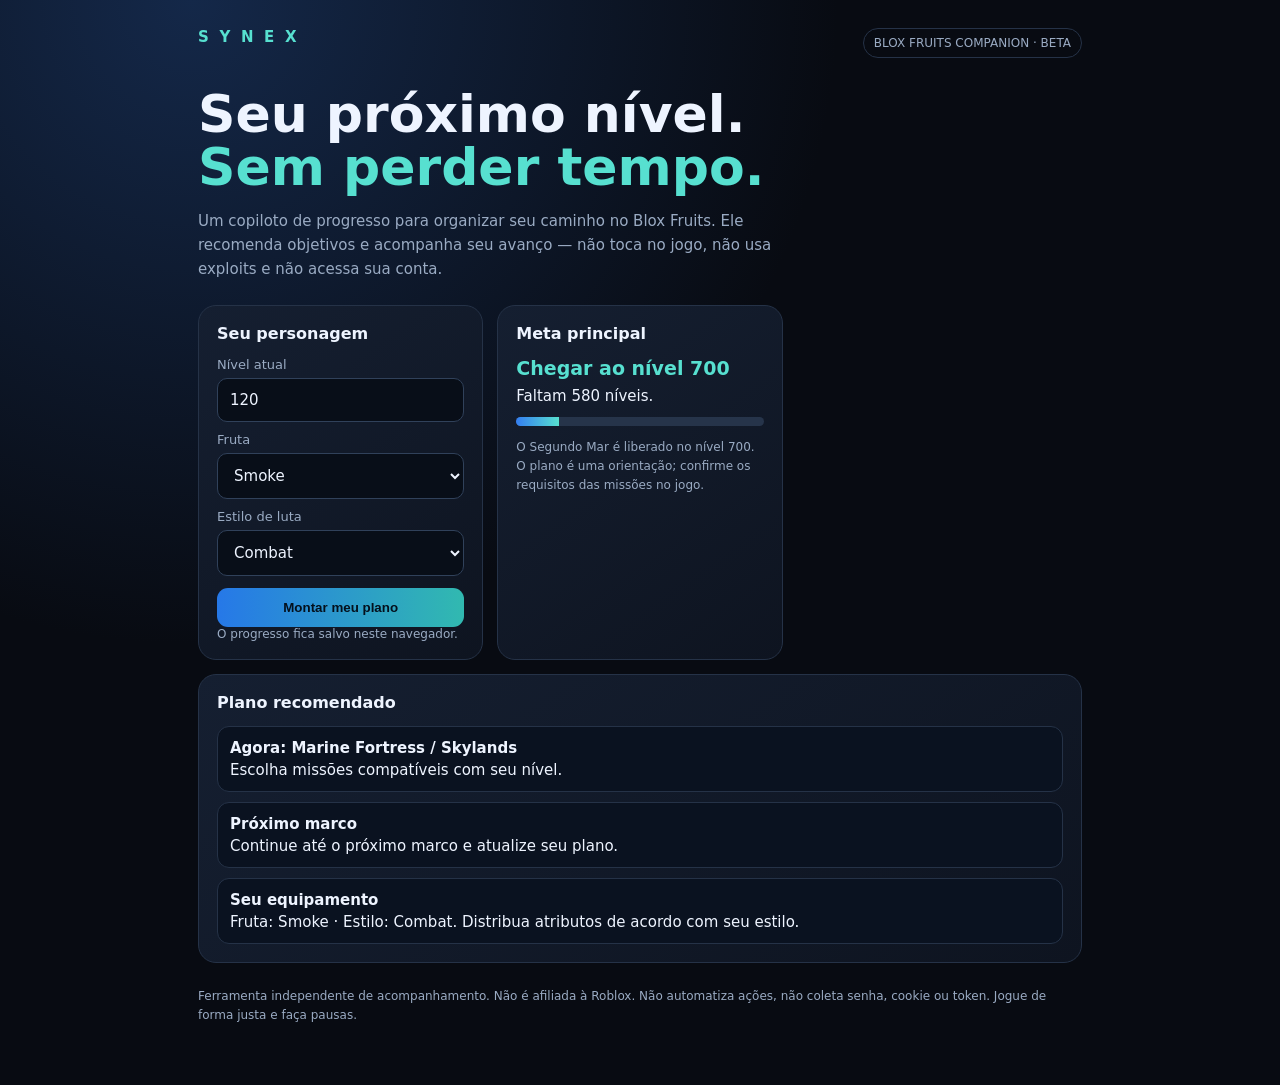
==== blox-fruits/index.html @ 7442272c "Publish SYNEX Blox Fruits companion page" ====
<!doctype html>
<html lang="pt-BR"><head><meta charset="utf-8"><meta name="viewport" content="width=device-width,initial-scale=1"><title>SYNEX • Blox Fruits Companion</title>
<style>
:root{color-scheme:dark;--bg:#080b12;--panel:#111827;--line:#253247;--text:#eef4ff;--muted:#9aabc3;--cyan:#57e0d0}*{box-sizing:border-box}body{margin:0;background:radial-gradient(ellipse at 15% 0%,#142849 0,transparent 42%),var(--bg);color:var(--text);font:15px system-ui,sans-serif}main{max-width:920px;margin:auto;padding:28px 18px 60px}.top{display:flex;justify-content:space-between;gap:12px;margin-bottom:30px}.brand{font-weight:800;letter-spacing:.18em;color:var(--cyan)}.tag{color:var(--muted);font-size:12px;border:1px solid var(--line);padding:7px 10px;border-radius:30px}h1{font-size:clamp(30px,6vw,52px);line-height:1.02;margin:0 0 12px}p{color:var(--muted);line-height:1.6}.hero{margin-bottom:24px}.hero p{max-width:620px}.grid{display:grid;grid-template-columns:repeat(auto-fit,minmax(240px,1fr));gap:14px}.card{background:linear-gradient(145deg,#151f31,#0e1420);border:1px solid var(--line);border-radius:18px;padding:18px}.card h2{font-size:16px;margin:0 0 14px}label{display:block;color:var(--muted);font-size:13px;margin:10px 0 6px}input,select{width:100%;background:#080e18;border:1px solid #30415a;color:var(--text);padding:12px;border-radius:10px;font:inherit}button{border:0;border-radius:11px;padding:12px 16px;background:linear-gradient(90deg,#2678e8,#31b9b0);color:#04101c;font-weight:800;cursor:pointer;margin-top:12px;width:100%}.result{font-size:19px;font-weight:750;margin:8px 0;color:var(--cyan)}.small{font-size:12px;color:var(--muted)}.route{display:grid;gap:10px}.step{padding:12px;border-radius:12px;background:#0a1220;border:1px solid var(--line)}.step b{display:block;margin-bottom:4px}.meter{height:9px;background:#26344a;border-radius:20px;overflow:hidden;margin-top:12px}.meter span{display:block;height:100%;background:linear-gradient(90deg,#347ef1,#57e0d0);width:0}footer{margin-top:24px;color:var(--muted);font-size:12px;line-height:1.6}
</style></head><body><main>
<div class="top"><div class="brand">S Y N E X</div><div class="tag">BLOX FRUITS COMPANION · BETA</div></div>
<section class="hero"><h1>Seu próximo nível.<br><span style="color:var(--cyan)">Sem perder tempo.</span></h1><p>Um copiloto de progresso para organizar seu caminho no Blox Fruits. Ele recomenda objetivos e acompanha seu avanço — não toca no jogo, não usa exploits e não acessa sua conta.</p></section>
<div class="grid">
<section class="card"><h2>Seu personagem</h2><label for="level">Nível atual</label><input id="level" type="number" min="1" max="700" value="120"><label for="fruit">Fruta</label><select id="fruit"><option>Smoke</option><option>Light</option><option>Flame</option><option>Ice</option><option>Outra</option></select><label for="style">Estilo de luta</label><select id="style"><option>Combat</option><option>Dark Step</option><option>Electric</option><option>Water Kung Fu</option><option>Outro</option></select><button id="plan">Montar meu plano</button><div class="small">O progresso fica salvo neste navegador.</div></section>
<section class="card"><h2>Meta principal</h2><div class="result" id="goal">Chegar ao nível 700</div><div id="remaining">Faltam 580 níveis.</div><div class="meter"><span id="bar"></span></div><p class="small">O Segundo Mar é liberado no nível 700. O plano é uma orientação; confirme os requisitos das missões no jogo.</p></section>
<section class="card" style="grid-column:1/-1"><h2>Plano recomendado</h2><div class="route" id="route"><div class="step"><b>Primeiro Mar</b>Informe seu nível e toque em “Montar meu plano”.</div></div></section>
</div><footer>Ferramenta independente de acompanhamento. Não é afiliada à Roblox. Não automatiza ações, não coleta senha, cookie ou token. Jogue de forma justa e faça pausas.</footer>
</main>
<script>
const $=id=>document.getElementById(id);
const routes=[{max:9,title:"Starter Island",task:"Complete as missões iniciais."},{max:19,title:"Jungle",task:"Faça as missões da Jungle."},{max:29,title:"Pirate Village",task:"Siga as missões da Pirate Village."},{max:59,title:"Desert",task:"Avance pelas missões do Desert."},{max:99,title:"Frozen Village",task:"Use as missões da Frozen Village."},{max:149,title:"Marine Fortress / Skylands",task:"Escolha missões compatíveis com seu nível."},{max:199,title:"Prison / Skylands",task:"Continue nas missões disponíveis."},{max:249,title:"Colosseum",task:"Faça as missões adequadas ao seu nível."},{max:299,title:"Magma Village",task:"Progrida nas missões de Magma Village."},{max:374,title:"Underwater City",task:"Avance pelas missões da Underwater City."},{max:449,title:"Upper Skylands",task:"Continue pelas missões das ilhas superiores."},{max:524,title:"Fountain City",task:"Complete as missões disponíveis."},{max:624,title:"First Sea — reta final",task:"Siga as missões de maior nível liberadas."},{max:699,title:"Preparação para o Segundo Mar",task:"Chegue ao nível 700 e confira os requisitos de acesso."},{max:700,title:"Segundo Mar desbloqueado",task:"No nível 700, procure o NPC indicado para iniciar o acesso ao Segundo Mar."}];
function render(){let n=Math.max(1,Math.min(700,Number($("level").value)||1));$("level").value=n;$("remaining").textContent=n>=700?"Meta alcançada! Você chegou ao nível 700.":"Faltam "+(700-n)+" níveis.";$("bar").style.width=(n/700*100)+"%";let r=routes.find(x=>n<=x.max)||routes[routes.length-1];$("route").innerHTML='<div class="step"><b>Agora: '+r.title+'</b>'+r.task+'</div><div class="step"><b>Próximo marco</b>'+(n<700?"Continue até o próximo marco e atualize seu plano.":"Você alcançou o marco do Segundo Mar.")+'</div><div class="step"><b>Seu equipamento</b>Fruta: '+$("fruit").value+' · Estilo: '+$("style").value+'. Distribua atributos de acordo com seu estilo.</div>';try{localStorage.setItem("synex-bf",JSON.stringify({level:n,fruit:$("fruit").value,style:$("style").value}))}catch(e){}}
try{let s=JSON.parse(localStorage.getItem("synex-bf")||"null");if(s){$("level").value=s.level||120;$("fruit").value=s.fruit||"Smoke";$("style").value=s.style||"Combat"}}catch(e){}
$("plan").addEventListener("click",render);$("level").addEventListener("change",render);$("fruit").addEventListener("change",render);$("style").addEventListener("change",render);render();
</script></body></html>
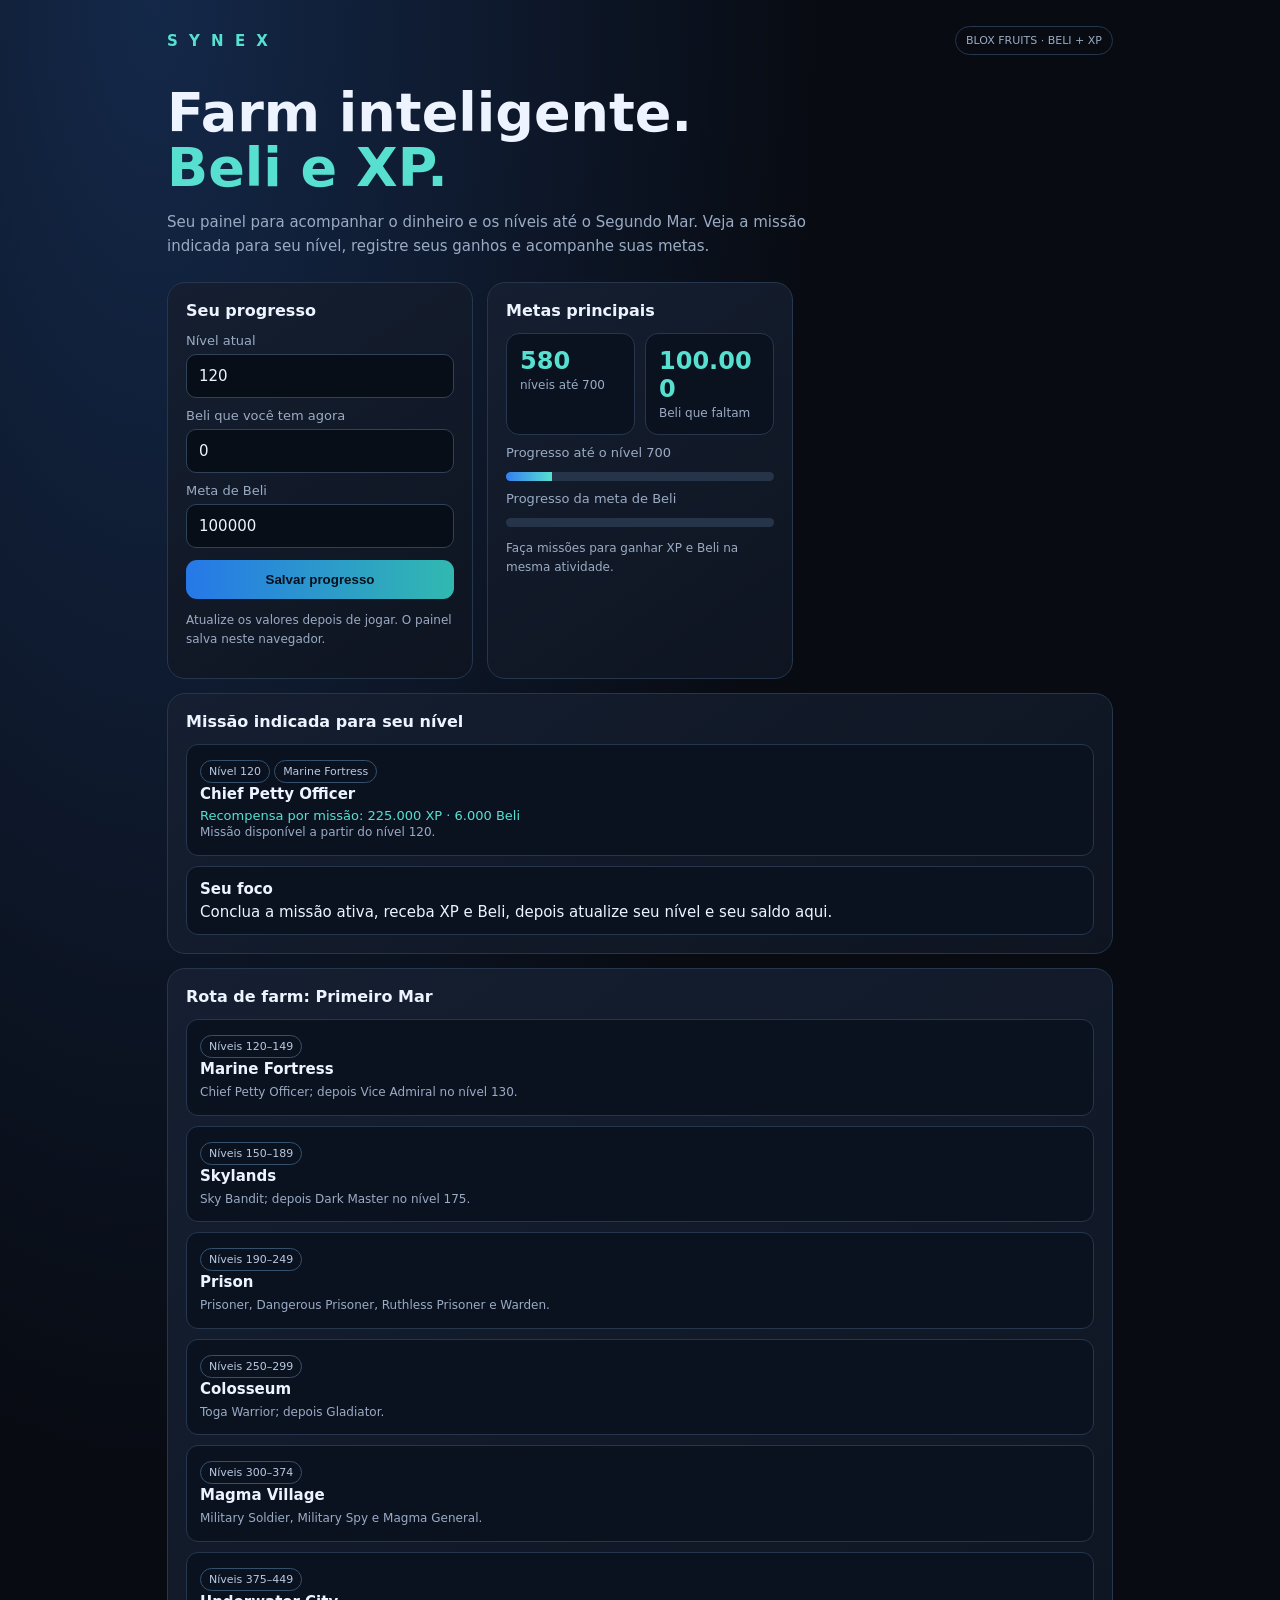
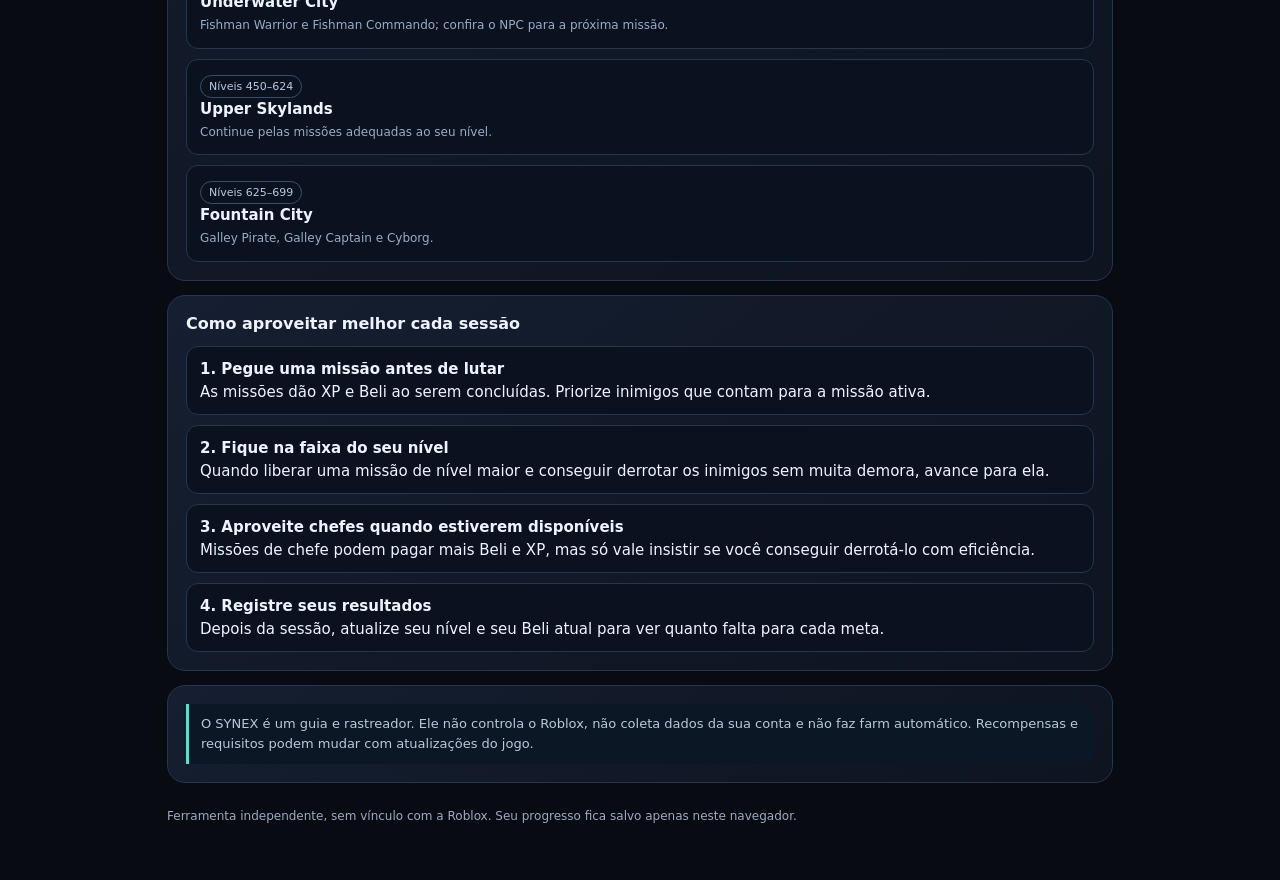
==== commit 8a5946b1: "Focus SYNEX companion on Beli and XP tracking" ====
--- a/blox-fruits/index.html
+++ b/blox-fruits/index.html
@@ -1,20 +1,129 @@
 <!doctype html>
-<html lang="pt-BR"><head><meta charset="utf-8"><meta name="viewport" content="width=device-width,initial-scale=1"><title>SYNEX • Blox Fruits Companion</title>
+<html lang="pt-BR">
+<head>
+<meta charset="utf-8">
+<meta name="viewport" content="width=device-width,initial-scale=1">
+<meta name="theme-color" content="#080b12">
+<title>SYNEX • Beli + XP</title>
 <style>
-:root{color-scheme:dark;--bg:#080b12;--panel:#111827;--line:#253247;--text:#eef4ff;--muted:#9aabc3;--cyan:#57e0d0}*{box-sizing:border-box}body{margin:0;background:radial-gradient(ellipse at 15% 0%,#142849 0,transparent 42%),var(--bg);color:var(--text);font:15px system-ui,sans-serif}main{max-width:920px;margin:auto;padding:28px 18px 60px}.top{display:flex;justify-content:space-between;gap:12px;margin-bottom:30px}.brand{font-weight:800;letter-spacing:.18em;color:var(--cyan)}.tag{color:var(--muted);font-size:12px;border:1px solid var(--line);padding:7px 10px;border-radius:30px}h1{font-size:clamp(30px,6vw,52px);line-height:1.02;margin:0 0 12px}p{color:var(--muted);line-height:1.6}.hero{margin-bottom:24px}.hero p{max-width:620px}.grid{display:grid;grid-template-columns:repeat(auto-fit,minmax(240px,1fr));gap:14px}.card{background:linear-gradient(145deg,#151f31,#0e1420);border:1px solid var(--line);border-radius:18px;padding:18px}.card h2{font-size:16px;margin:0 0 14px}label{display:block;color:var(--muted);font-size:13px;margin:10px 0 6px}input,select{width:100%;background:#080e18;border:1px solid #30415a;color:var(--text);padding:12px;border-radius:10px;font:inherit}button{border:0;border-radius:11px;padding:12px 16px;background:linear-gradient(90deg,#2678e8,#31b9b0);color:#04101c;font-weight:800;cursor:pointer;margin-top:12px;width:100%}.result{font-size:19px;font-weight:750;margin:8px 0;color:var(--cyan)}.small{font-size:12px;color:var(--muted)}.route{display:grid;gap:10px}.step{padding:12px;border-radius:12px;background:#0a1220;border:1px solid var(--line)}.step b{display:block;margin-bottom:4px}.meter{height:9px;background:#26344a;border-radius:20px;overflow:hidden;margin-top:12px}.meter span{display:block;height:100%;background:linear-gradient(90deg,#347ef1,#57e0d0);width:0}footer{margin-top:24px;color:var(--muted);font-size:12px;line-height:1.6}
-</style></head><body><main>
-<div class="top"><div class="brand">S Y N E X</div><div class="tag">BLOX FRUITS COMPANION · BETA</div></div>
-<section class="hero"><h1>Seu próximo nível.<br><span style="color:var(--cyan)">Sem perder tempo.</span></h1><p>Um copiloto de progresso para organizar seu caminho no Blox Fruits. Ele recomenda objetivos e acompanha seu avanço — não toca no jogo, não usa exploits e não acessa sua conta.</p></section>
+:root{color-scheme:dark;--bg:#080b12;--panel:#111a29;--line:#26364d;--text:#eef4ff;--muted:#9aabc3;--cyan:#57e0d0;--blue:#438cf5}
+*{box-sizing:border-box}body{margin:0;background:radial-gradient(ellipse at 12% 0%,#142849 0,transparent 42%),var(--bg);color:var(--text);font:15px system-ui,sans-serif}
+main{max-width:980px;margin:auto;padding:26px 17px 54px}.top{display:flex;justify-content:space-between;align-items:center;gap:12px;margin-bottom:30px;flex-wrap:wrap}.brand{font-weight:900;letter-spacing:.2em;color:var(--cyan)}.tag{color:var(--muted);font-size:11px;border:1px solid var(--line);padding:7px 10px;border-radius:30px}
+h1{font-size:clamp(32px,6vw,54px);line-height:1.02;margin:0 0 12px}.hero{margin-bottom:24px}.hero p{max-width:680px;color:var(--muted);line-height:1.6}.accent{color:var(--cyan)}
+.grid{display:grid;grid-template-columns:repeat(auto-fit,minmax(245px,1fr));gap:14px}.card{background:linear-gradient(145deg,#151f31,#0e1420);border:1px solid var(--line);border-radius:18px;padding:18px;min-width:0}.card h2{font-size:16px;margin:0 0 13px}
+label{display:block;color:var(--muted);font-size:13px;margin:10px 0 6px}input{width:100%;background:#080e18;border:1px solid #30415a;color:var(--text);padding:12px;border-radius:10px;font:inherit}
+button{border:0;border-radius:11px;padding:12px 16px;background:linear-gradient(90deg,#2678e8,#31b9b0);color:#04101c;font-weight:800;cursor:pointer;margin-top:12px;width:100%}.secondary{background:#1a2940;color:var(--text);border:1px solid #354a68}
+.stats{display:grid;grid-template-columns:repeat(2,minmax(0,1fr));gap:10px}.stat{background:#0a1220;border:1px solid var(--line);border-radius:13px;padding:13px}.stat strong{display:block;font-size:clamp(18px,4vw,24px);color:var(--cyan);overflow-wrap:anywhere}.stat span{font-size:12px;color:var(--muted)}
+.meter{height:9px;background:#26344a;border-radius:20px;overflow:hidden;margin-top:12px}.meter span{display:block;height:100%;background:linear-gradient(90deg,#347ef1,#57e0d0);width:0;transition:width .2s}
+.small{font-size:12px;color:var(--muted);line-height:1.55}.route{display:grid;gap:10px}.step{padding:13px;border-radius:12px;background:#0a1220;border:1px solid var(--line)}.step b{display:block;margin-bottom:5px}.reward{color:var(--cyan);font-size:13px;margin-top:5px}
+.pill{display:inline-block;border:1px solid #35506c;border-radius:30px;padding:4px 8px;color:#b8c9e2;font-size:11px;margin:2px 4px 2px 0}
+.full{grid-column:1/-1}.notice{border-left:3px solid var(--cyan);padding:10px 12px;background:#0b1724;border-radius:0 10px 10px 0;color:#b9c8dc;font-size:13px;line-height:1.55}
+footer{margin-top:24px;color:var(--muted);font-size:12px;line-height:1.6}
+@media(max-width:420px){main{padding-left:13px;padding-right:13px}.card{padding:15px}.stats{gap:7px}}
+</style>
+</head>
+<body><main>
+<div class="top"><div class="brand">S Y N E X</div><div class="tag">BLOX FRUITS · BELI + XP</div></div>
+<section class="hero">
+<h1>Farm inteligente.<br><span class="accent">Beli e XP.</span></h1>
+<p>Seu painel para acompanhar o dinheiro e os níveis até o Segundo Mar. Veja a missão indicada para seu nível, registre seus ganhos e acompanhe suas metas.</p>
+</section>
 <div class="grid">
-<section class="card"><h2>Seu personagem</h2><label for="level">Nível atual</label><input id="level" type="number" min="1" max="700" value="120"><label for="fruit">Fruta</label><select id="fruit"><option>Smoke</option><option>Light</option><option>Flame</option><option>Ice</option><option>Outra</option></select><label for="style">Estilo de luta</label><select id="style"><option>Combat</option><option>Dark Step</option><option>Electric</option><option>Water Kung Fu</option><option>Outro</option></select><button id="plan">Montar meu plano</button><div class="small">O progresso fica salvo neste navegador.</div></section>
-<section class="card"><h2>Meta principal</h2><div class="result" id="goal">Chegar ao nível 700</div><div id="remaining">Faltam 580 níveis.</div><div class="meter"><span id="bar"></span></div><p class="small">O Segundo Mar é liberado no nível 700. O plano é uma orientação; confirme os requisitos das missões no jogo.</p></section>
-<section class="card" style="grid-column:1/-1"><h2>Plano recomendado</h2><div class="route" id="route"><div class="step"><b>Primeiro Mar</b>Informe seu nível e toque em “Montar meu plano”.</div></div></section>
-</div><footer>Ferramenta independente de acompanhamento. Não é afiliada à Roblox. Não automatiza ações, não coleta senha, cookie ou token. Jogue de forma justa e faça pausas.</footer>
+<section class="card">
+<h2>Seu progresso</h2>
+<label for="level">Nível atual</label><input id="level" type="number" min="1" max="700" value="120" inputmode="numeric">
+<label for="beli">Beli que você tem agora</label><input id="beli" type="number" min="0" step="1" value="0" inputmode="numeric">
+<label for="goal">Meta de Beli</label><input id="goal" type="number" min="1" step="1" value="100000" inputmode="numeric">
+<button id="save">Salvar progresso</button>
+<p class="small">Atualize os valores depois de jogar. O painel salva neste navegador.</p>
+</section>
+<section class="card">
+<h2>Metas principais</h2>
+<div class="stats">
+<div class="stat"><strong id="levelLeft">580</strong><span>níveis até 700</span></div>
+<div class="stat"><strong id="beliLeft">100.000</strong><span>Beli que faltam</span></div>
+</div>
+<label>Progresso até o nível 700</label><div class="meter"><span id="xpBar"></span></div>
+<label>Progresso da meta de Beli</label><div class="meter"><span id="beliBar"></span></div>
+<p class="small" id="status">Continue fazendo missões para ganhar XP e Beli juntos.</p>
+</section>
+<section class="card full">
+<h2>Missão indicada para seu nível</h2>
+<div class="route" id="currentQuest"></div>
+</section>
+<section class="card full">
+<h2>Rota de farm: Primeiro Mar</h2>
+<div class="route" id="route"></div>
+</section>
+<section class="card full">
+<h2>Como aproveitar melhor cada sessão</h2>
+<div class="route">
+<div class="step"><b>1. Pegue uma missão antes de lutar</b>As missões dão XP e Beli ao serem concluídas. Priorize inimigos que contam para a missão ativa.</div>
+<div class="step"><b>2. Fique na faixa do seu nível</b>Quando liberar uma missão de nível maior e conseguir derrotar os inimigos sem muita demora, avance para ela.</div>
+<div class="step"><b>3. Aproveite chefes quando estiverem disponíveis</b>Missões de chefe podem pagar mais Beli e XP, mas só vale insistir se você conseguir derrotá-lo com eficiência.</div>
+<div class="step"><b>4. Registre seus resultados</b>Depois da sessão, atualize seu nível e seu Beli atual para ver quanto falta para cada meta.</div>
+</div>
+</section>
+<section class="card full">
+<div class="notice">O SYNEX é um guia e rastreador. Ele não controla o Roblox, não coleta dados da sua conta e não faz farm automático. Recompensas e requisitos podem mudar com atualizações do jogo.</div>
+</section>
+</div>
+<footer>Ferramenta independente, sem vínculo com a Roblox. Seu progresso fica salvo apenas neste navegador.</footer>
 </main>
 <script>
 const $=id=>document.getElementById(id);
-const routes=[{max:9,title:"Starter Island",task:"Complete as missões iniciais."},{max:19,title:"Jungle",task:"Faça as missões da Jungle."},{max:29,title:"Pirate Village",task:"Siga as missões da Pirate Village."},{max:59,title:"Desert",task:"Avance pelas missões do Desert."},{max:99,title:"Frozen Village",task:"Use as missões da Frozen Village."},{max:149,title:"Marine Fortress / Skylands",task:"Escolha missões compatíveis com seu nível."},{max:199,title:"Prison / Skylands",task:"Continue nas missões disponíveis."},{max:249,title:"Colosseum",task:"Faça as missões adequadas ao seu nível."},{max:299,title:"Magma Village",task:"Progrida nas missões de Magma Village."},{max:374,title:"Underwater City",task:"Avance pelas missões da Underwater City."},{max:449,title:"Upper Skylands",task:"Continue pelas missões das ilhas superiores."},{max:524,title:"Fountain City",task:"Complete as missões disponíveis."},{max:624,title:"First Sea — reta final",task:"Siga as missões de maior nível liberadas."},{max:699,title:"Preparação para o Segundo Mar",task:"Chegue ao nível 700 e confira os requisitos de acesso."},{max:700,title:"Segundo Mar desbloqueado",task:"No nível 700, procure o NPC indicado para iniciar o acesso ao Segundo Mar."}];
-function render(){let n=Math.max(1,Math.min(700,Number($("level").value)||1));$("level").value=n;$("remaining").textContent=n>=700?"Meta alcançada! Você chegou ao nível 700.":"Faltam "+(700-n)+" níveis.";$("bar").style.width=(n/700*100)+"%";let r=routes.find(x=>n<=x.max)||routes[routes.length-1];$("route").innerHTML='<div class="step"><b>Agora: '+r.title+'</b>'+r.task+'</div><div class="step"><b>Próximo marco</b>'+(n<700?"Continue até o próximo marco e atualize seu plano.":"Você alcançou o marco do Segundo Mar.")+'</div><div class="step"><b>Seu equipamento</b>Fruta: '+$("fruit").value+' · Estilo: '+$("style").value+'. Distribua atributos de acordo com seu estilo.</div>';try{localStorage.setItem("synex-bf",JSON.stringify({level:n,fruit:$("fruit").value,style:$("style").value}))}catch(e){}}
-try{let s=JSON.parse(localStorage.getItem("synex-bf")||"null");if(s){$("level").value=s.level||120;$("fruit").value=s.fruit||"Smoke";$("style").value=s.style||"Combat"}}catch(e){}
-$("plan").addEventListener("click",render);$("level").addEventListener("change",render);$("fruit").addEventListener("change",render);$("style").addEventListener("change",render);render();
-</script></body></html>+const fmt=n=>Math.max(0,Math.floor(Number(n)||0)).toLocaleString('pt-BR');
+const quests=[
+{min:120,max:129,island:'Marine Fortress',name:'Chief Petty Officer',xp:'225.000',beli:'6.000',note:'Missão disponível a partir do nível 120.'},
+{min:130,max:149,island:'Marine Fortress',name:'Vice Admiral (chefe)',xp:'415.000',beli:'15.000',note:'Missão de chefe; tente quando conseguir derrotá-lo sem perder muito tempo.'},
+{min:150,max:174,island:'Skylands',name:'Sky Bandit',xp:'315.000',beli:'7.000',note:'Avance para Skylands ao atingir o nível 150.'},
+{min:175,max:189,island:'Skylands',name:'Dark Master',xp:'450.000',beli:'7.500',note:'Missão liberada no nível 175.'},
+{min:190,max:209,island:'Prison',name:'Prisoner',xp:'550.000',beli:'7.000',note:'Missão liberada no nível 190.'},
+{min:210,max:224,island:'Prison',name:'Dangerous Prisoner',xp:'780.000',beli:'7.500',note:'Missão liberada no nível 210.'},
+{min:225,max:229,island:'Prison',name:'Ruthless Prisoner',xp:'900.000',beli:'8.000',note:'Missão liberada no nível 225.'},
+{min:230,max:249,island:'Prison',name:'Warden (chefe)',xp:'1.000.000',beli:'10.000',note:'Missão de chefe liberada no nível 230.'},
+{min:250,max:274,island:'Colosseum',name:'Toga Warrior',xp:'1.100.000',beli:'7.000',note:'Missão liberada no nível 250.'},
+{min:275,max:299,island:'Colosseum',name:'Gladiator',xp:'1.300.000',beli:'7.500',note:'Missão liberada no nível 275.'},
+{min:300,max:324,island:'Magma Village',name:'Military Soldier',xp:'1.700.000',beli:'8.250',note:'Missão liberada no nível 300.'},
+{min:325,max:349,island:'Magma Village',name:'Military Spy',xp:'2.000.000',beli:'8.500',note:'Missão liberada no nível 325.'},
+{min:350,max:374,island:'Magma Village',name:'Magma General (chefe)',xp:'3.000.000',beli:'15.000',note:'Missão de chefe liberada no nível 350.'},
+{min:375,max:399,island:'Underwater City',name:'Fishman Warrior',xp:'3.050.000',beli:'8.750',note:'Missão liberada no nível 375.'},
+{min:400,max:424,island:'Underwater City',name:'Fishman Commando',xp:'3.350.000',beli:'9.000',note:'Missão liberada no nível 400.'},
+{min:425,max:449,island:'Underwater City',name:'Fishman Lord / inimigos da área',xp:'—',beli:'—',note:'Confira a missão disponível no NPC da ilha.'},
+{min:450,max:624,island:'Upper Skylands',name:'Missões da área',xp:'—',beli:'—',note:'Suba pelas missões compatíveis com seu nível e confira o próximo NPC da ilha.'},
+{min:625,max:649,island:'Fountain City',name:'Galley Pirate',xp:'7.500.000',beli:'10.000',note:'Missão liberada no nível 625.'},
+{min:650,max:674,island:'Fountain City',name:'Galley Captain',xp:'8.500.000',beli:'10.000',note:'Missão liberada no nível 650.'},
+{min:675,max:699,island:'Fountain City',name:'Cyborg (chefe)',xp:'10.000.000',beli:'20.000',note:'Missão de chefe liberada no nível 675.'}
+];
+const routeBands=[
+['120–149','Marine Fortress','Chief Petty Officer; depois Vice Admiral no nível 130.'],
+['150–189','Skylands','Sky Bandit; depois Dark Master no nível 175.'],
+['190–249','Prison','Prisoner, Dangerous Prisoner, Ruthless Prisoner e Warden.'],
+['250–299','Colosseum','Toga Warrior; depois Gladiator.'],
+['300–374','Magma Village','Military Soldier, Military Spy e Magma General.'],
+['375–449','Underwater City','Fishman Warrior e Fishman Commando; confira o NPC para a próxima missão.'],
+['450–624','Upper Skylands','Continue pelas missões adequadas ao seu nível.'],
+['625–699','Fountain City','Galley Pirate, Galley Captain e Cyborg.']
+];
+function render(){
+let level=Math.max(1,Math.min(700,Math.floor(Number($('level').value)||1)));
+let beli=Math.max(0,Math.floor(Number($('beli').value)||0));
+let goal=Math.max(1,Math.floor(Number($('goal').value)||1));
+$('level').value=level;$('beli').value=beli;$('goal').value=goal;
+$('levelLeft').textContent=fmt(700-level);
+$('beliLeft').textContent=fmt(Math.max(0,goal-beli));
+$('xpBar').style.width=(level/700*100)+'%';
+$('beliBar').style.width=(Math.min(100,beli/goal*100))+'%';
+$('status').textContent=level>=700?'Meta de nível alcançada! Confira os requisitos do Segundo Mar no jogo.':beli>=goal?'Meta de Beli alcançada! Você pode definir uma nova meta.':'Faça missões para ganhar XP e Beli na mesma atividade.';
+let q=quests.find(x=>level>=x.min&&level<=x.max);
+if(!q){q=level<120?{island:'Rota inicial',name:'Siga as missões da ilha correspondente ao seu nível',xp:'—',beli:'—',note:'O roteiro detalhado deste painel começa no nível 120.'}:{island:'Segundo Mar',name:'Primeiro Mar concluído',xp:'—',beli:'—',note:'Você chegou ao nível 700.'};}
+$('currentQuest').innerHTML='<div class="step"><span class="pill">Nível '+level+'</span><span class="pill">'+q.island+'</span><b>'+q.name+'</b><div class="reward">Recompensa por missão: '+q.xp+' XP · '+q.beli+' Beli</div><div class="small">'+q.note+'</div></div><div class="step"><b>Seu foco</b>Conclua a missão ativa, receba XP e Beli, depois atualize seu nível e seu saldo aqui.</div>';
+$('route').innerHTML=routeBands.map(b=>'<div class="step"><span class="pill">Níveis '+b[0]+'</span><b>'+b[1]+'</b><div class="small">'+b[2]+'</div></div>').join('');
+try{localStorage.setItem('synex-bf-progress',JSON.stringify({level,beli,goal}));}catch(e){}
+}
+try{const s=JSON.parse(localStorage.getItem('synex-bf-progress')||'null');if(s){$('level').value=s.level??120;$('beli').value=s.beli??0;$('goal').value=s.goal??100000;}}catch(e){}
+$('save').addEventListener('click',render);
+['level','beli','goal'].forEach(id=>$(id).addEventListener('change',render));
+render();
+</script>
+</body></html>
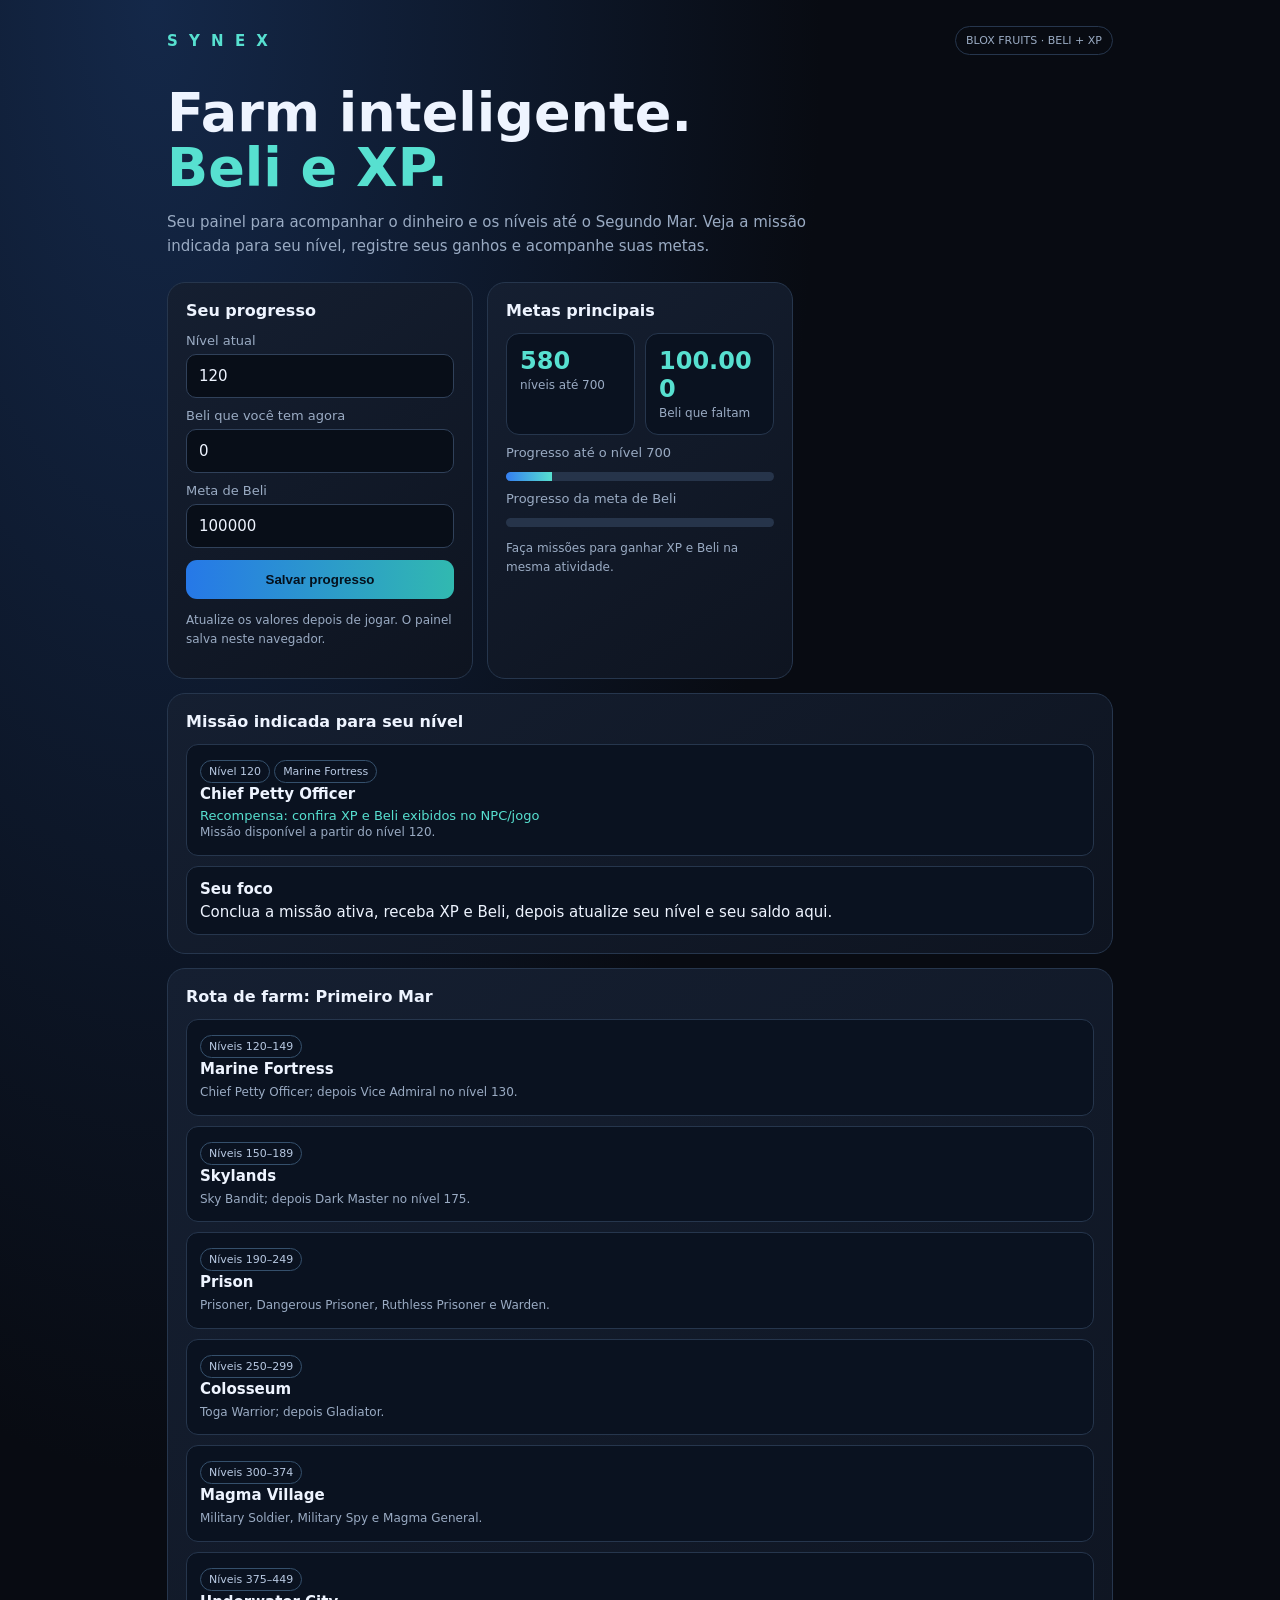
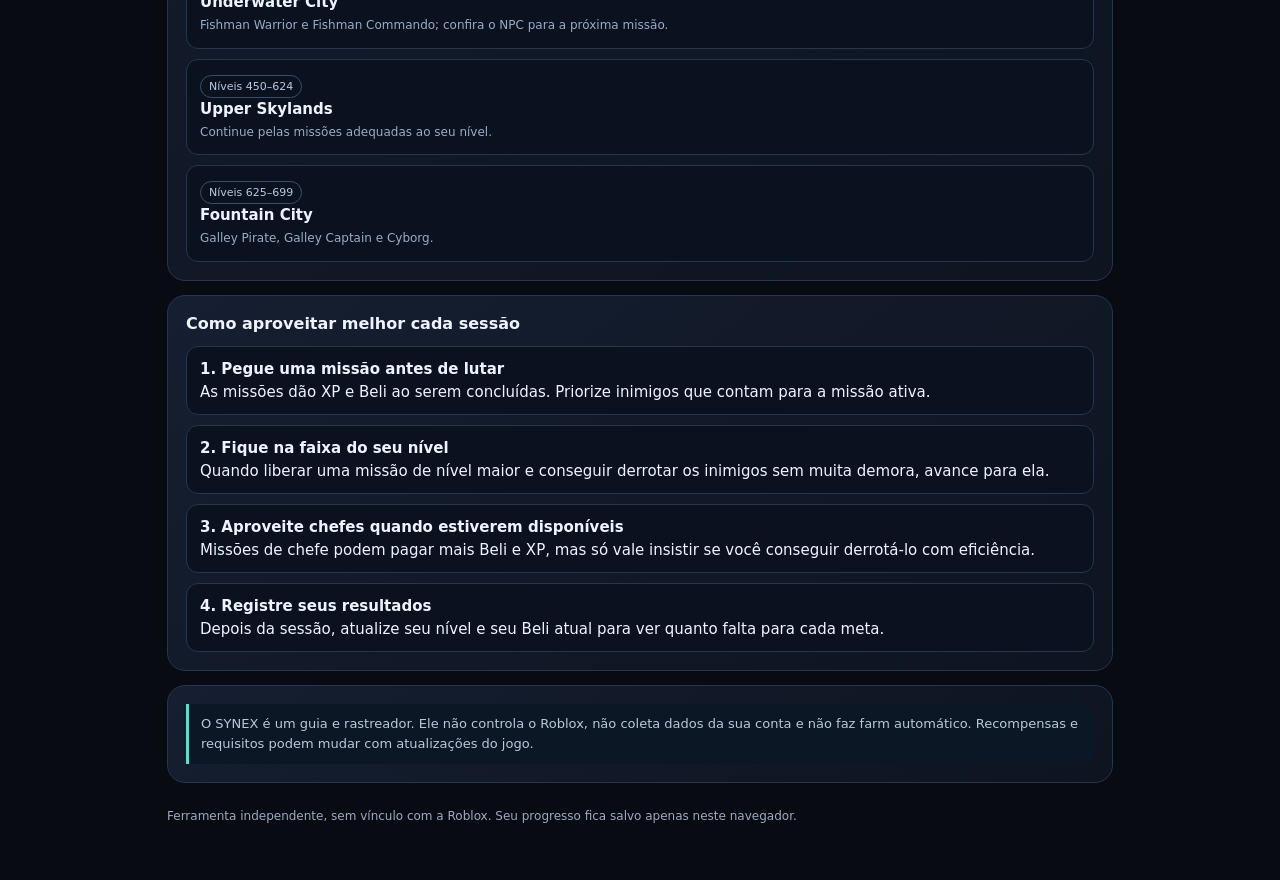
==== commit 3298170e: "Add Beli and XP session tracking to SYNEX" ====
--- a/blox-fruits/index.html
+++ b/blox-fruits/index.html
@@ -117,7 +117,7 @@
 $('status').textContent=level>=700?'Meta de nível alcançada! Confira os requisitos do Segundo Mar no jogo.':beli>=goal?'Meta de Beli alcançada! Você pode definir uma nova meta.':'Faça missões para ganhar XP e Beli na mesma atividade.';
 let q=quests.find(x=>level>=x.min&&level<=x.max);
 if(!q){q=level<120?{island:'Rota inicial',name:'Siga as missões da ilha correspondente ao seu nível',xp:'—',beli:'—',note:'O roteiro detalhado deste painel começa no nível 120.'}:{island:'Segundo Mar',name:'Primeiro Mar concluído',xp:'—',beli:'—',note:'Você chegou ao nível 700.'};}
-$('currentQuest').innerHTML='<div class="step"><span class="pill">Nível '+level+'</span><span class="pill">'+q.island+'</span><b>'+q.name+'</b><div class="reward">Recompensa por missão: '+q.xp+' XP · '+q.beli+' Beli</div><div class="small">'+q.note+'</div></div><div class="step"><b>Seu foco</b>Conclua a missão ativa, receba XP e Beli, depois atualize seu nível e seu saldo aqui.</div>';
+$('currentQuest').innerHTML='<div class="step"><span class="pill">Nível '+level+'</span><span class="pill">'+q.island+'</span><b>'+q.name+'</b><div class="reward">Recompensa: confira XP e Beli exibidos no NPC/jogo</div><div class="small">'+q.note+'</div></div><div class="step"><b>Seu foco</b>Conclua a missão ativa, receba XP e Beli, depois atualize seu nível e seu saldo aqui.</div>';
 $('route').innerHTML=routeBands.map(b=>'<div class="step"><span class="pill">Níveis '+b[0]+'</span><b>'+b[1]+'</b><div class="small">'+b[2]+'</div></div>').join('');
 try{localStorage.setItem('synex-bf-progress',JSON.stringify({level,beli,goal}));}catch(e){}
 }
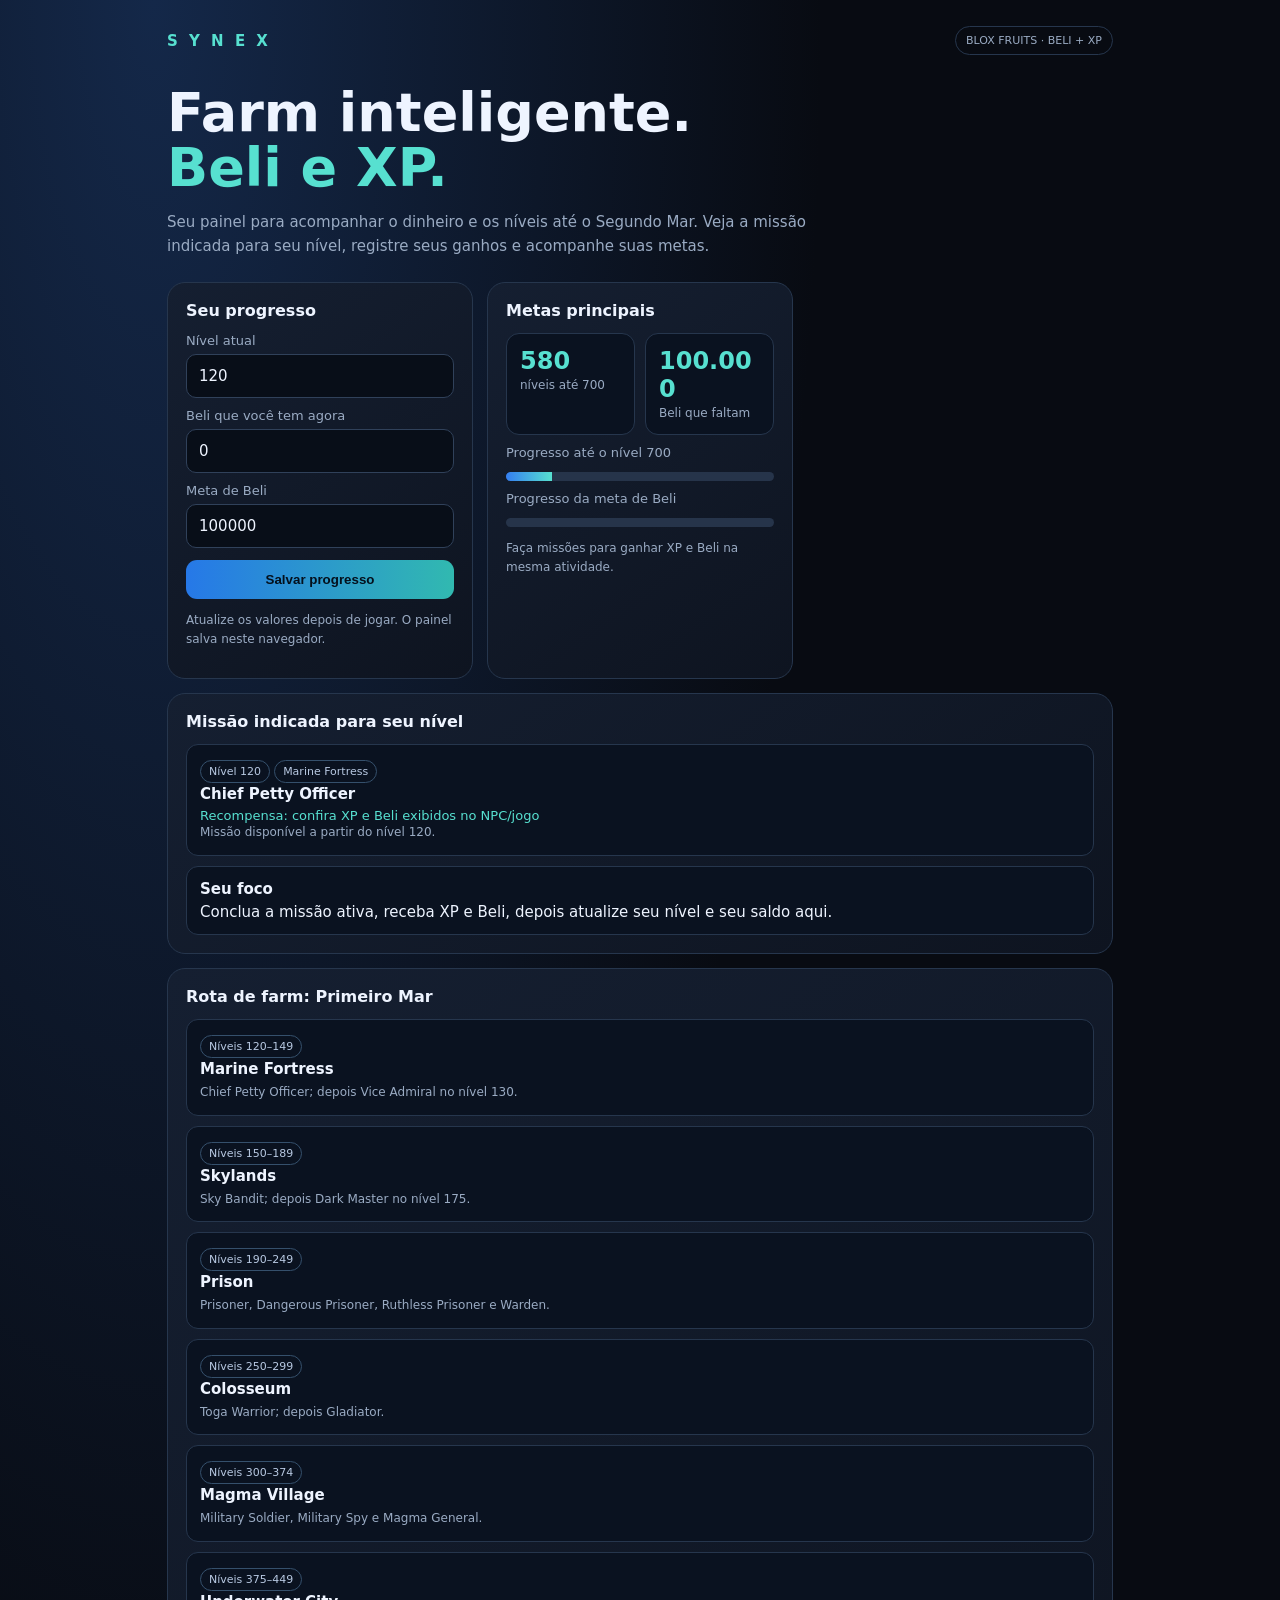
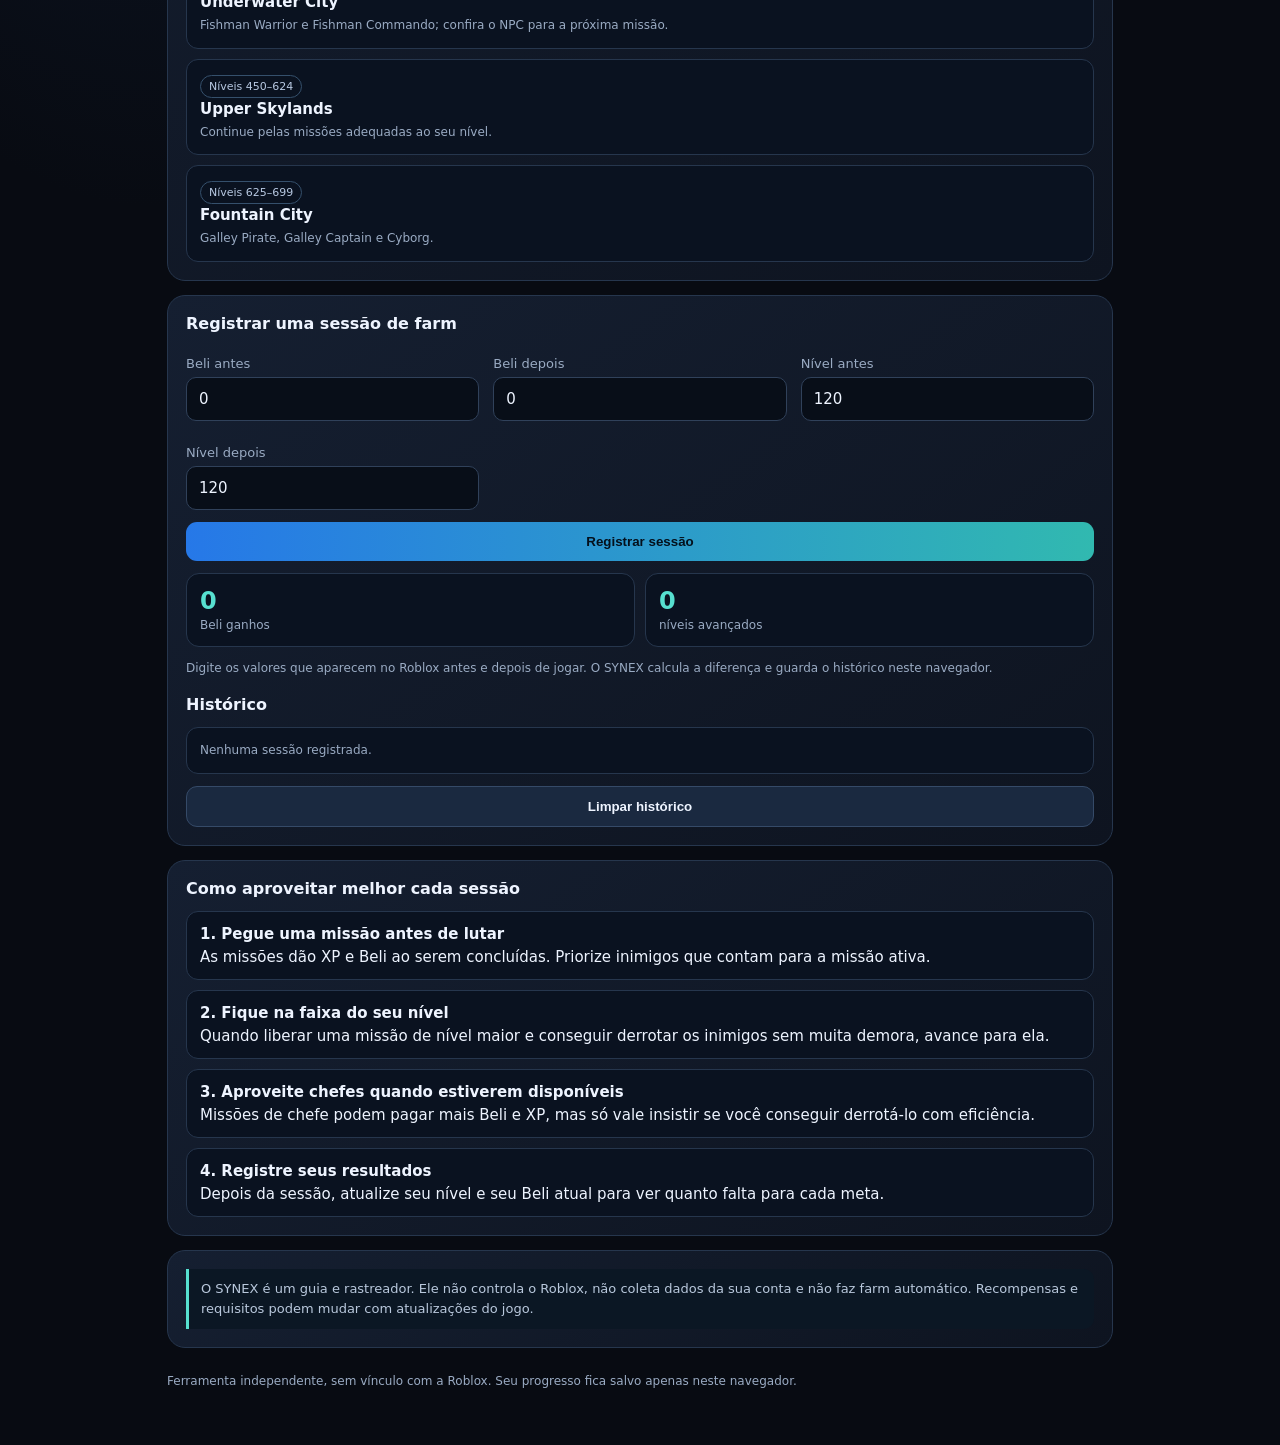
==== commit 4e3ab0c0: "Add Beli and XP session log" ====
--- a/blox-fruits/index.html
+++ b/blox-fruits/index.html
@@ -54,6 +54,20 @@
 <section class="card full">
 <h2>Rota de farm: Primeiro Mar</h2>
 <div class="route" id="route"></div>
+</section>
+<section class="card full">
+<h2>Registrar uma sessão de farm</h2>
+<div class="grid">
+<div><label for="startBeli">Beli antes</label><input id="startBeli" type="number" min="0" value="0"></div>
+<div><label for="endBeli">Beli depois</label><input id="endBeli" type="number" min="0" value="0"></div>
+<div><label for="startLevel">Nível antes</label><input id="startLevel" type="number" min="1" max="700" value="120"></div>
+<div><label for="endLevel">Nível depois</label><input id="endLevel" type="number" min="1" max="700" value="120"></div>
+</div>
+<button id="recordSession">Registrar sessão</button>
+<div class="stats" style="margin-top:12px"><div class="stat"><strong id="sessionBeli">0</strong><span>Beli ganhos</span></div><div class="stat"><strong id="sessionLevels">0</strong><span>níveis avançados</span></div></div>
+<p class="small">Digite os valores que aparecem no Roblox antes e depois de jogar. O SYNEX calcula a diferença e guarda o histórico neste navegador.</p>
+<h2 style="margin-top:18px">Histórico</h2><div class="route" id="history"><div class="step small">Nenhuma sessão registrada.</div></div>
+<button class="secondary" id="clearHistory">Limpar histórico</button>
 </section>
 <section class="card full">
 <h2>Como aproveitar melhor cada sessão</h2>
@@ -125,5 +139,9 @@
 $('save').addEventListener('click',render);
 ['level','beli','goal'].forEach(id=>$(id).addEventListener('change',render));
 render();
+let sessionHistory=[];try{sessionHistory=JSON.parse(localStorage.getItem('synex-bf-sessions')||'[]');if(!Array.isArray(sessionHistory))sessionHistory=[];}catch(e){sessionHistory=[];}
+function showHistory(){const el=$('history');el.innerHTML=sessionHistory.length?sessionHistory.slice().reverse().map((s,i)=>'<div class="step"><b>Sessão '+(sessionHistory.length-i)+'</b><div class="small">'+s.date+'</div><div class="reward">+'+fmt(s.beli)+' Beli · +'+fmt(s.levels)+' níveis</div></div>').join(''):'<div class="step small">Nenhuma sessão registrada.</div>';}
+$('recordSession').addEventListener('click',()=>{const b0=Math.max(0,Number($('startBeli').value)||0),b1=Math.max(0,Number($('endBeli').value)||0);const l0=Math.max(1,Math.min(700,Number($('startLevel').value)||1)),l1=Math.max(1,Math.min(700,Number($('endLevel').value)||1));const gained=Math.max(0,b1-b0),levels=Math.max(0,l1-l0);$('sessionBeli').textContent=fmt(gained);$('sessionLevels').textContent=fmt(levels);$('beli').value=b1;$('level').value=l1;render();sessionHistory.push({date:new Date().toLocaleString('pt-BR'),beli:gained,levels});try{localStorage.setItem('synex-bf-sessions',JSON.stringify(sessionHistory));}catch(e){}showHistory();});
+$('clearHistory').addEventListener('click',()=>{sessionHistory=[];try{localStorage.removeItem('synex-bf-sessions');}catch(e){}showHistory();});showHistory();
 </script>
 </body></html>
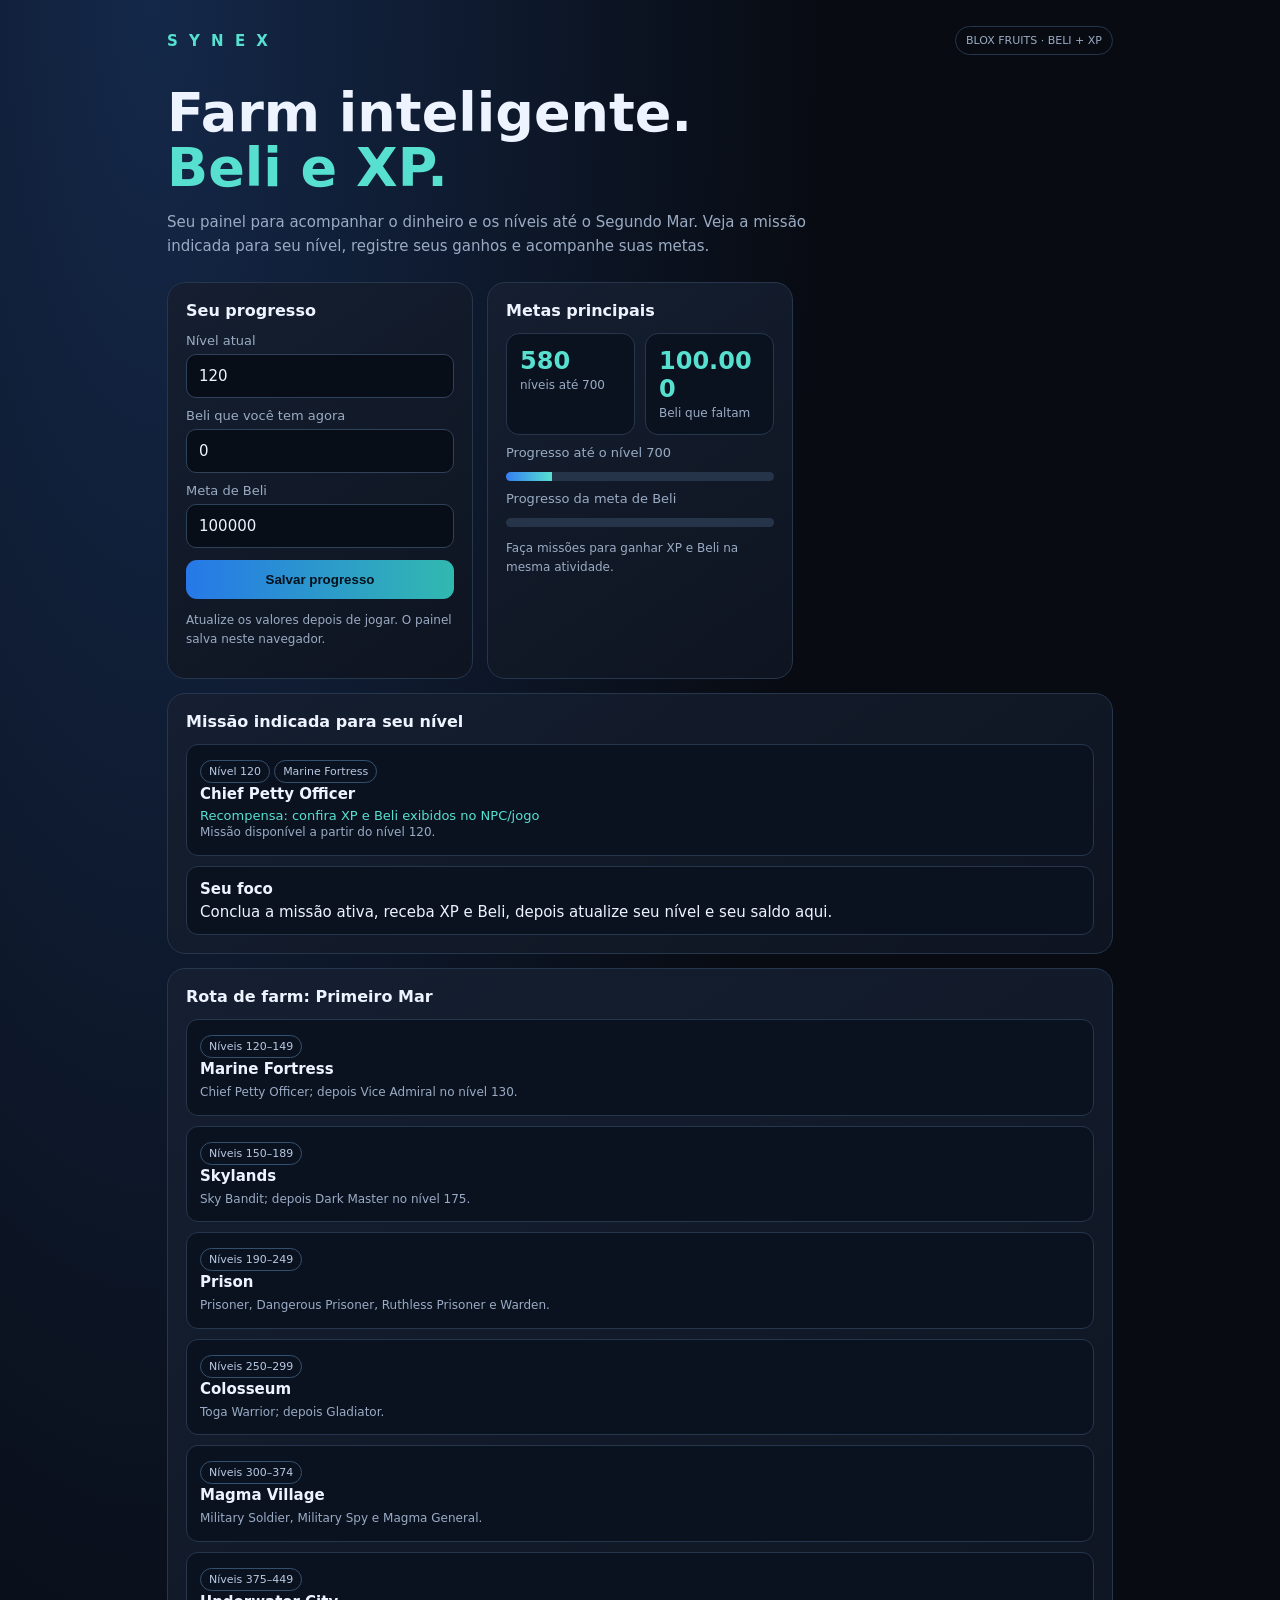
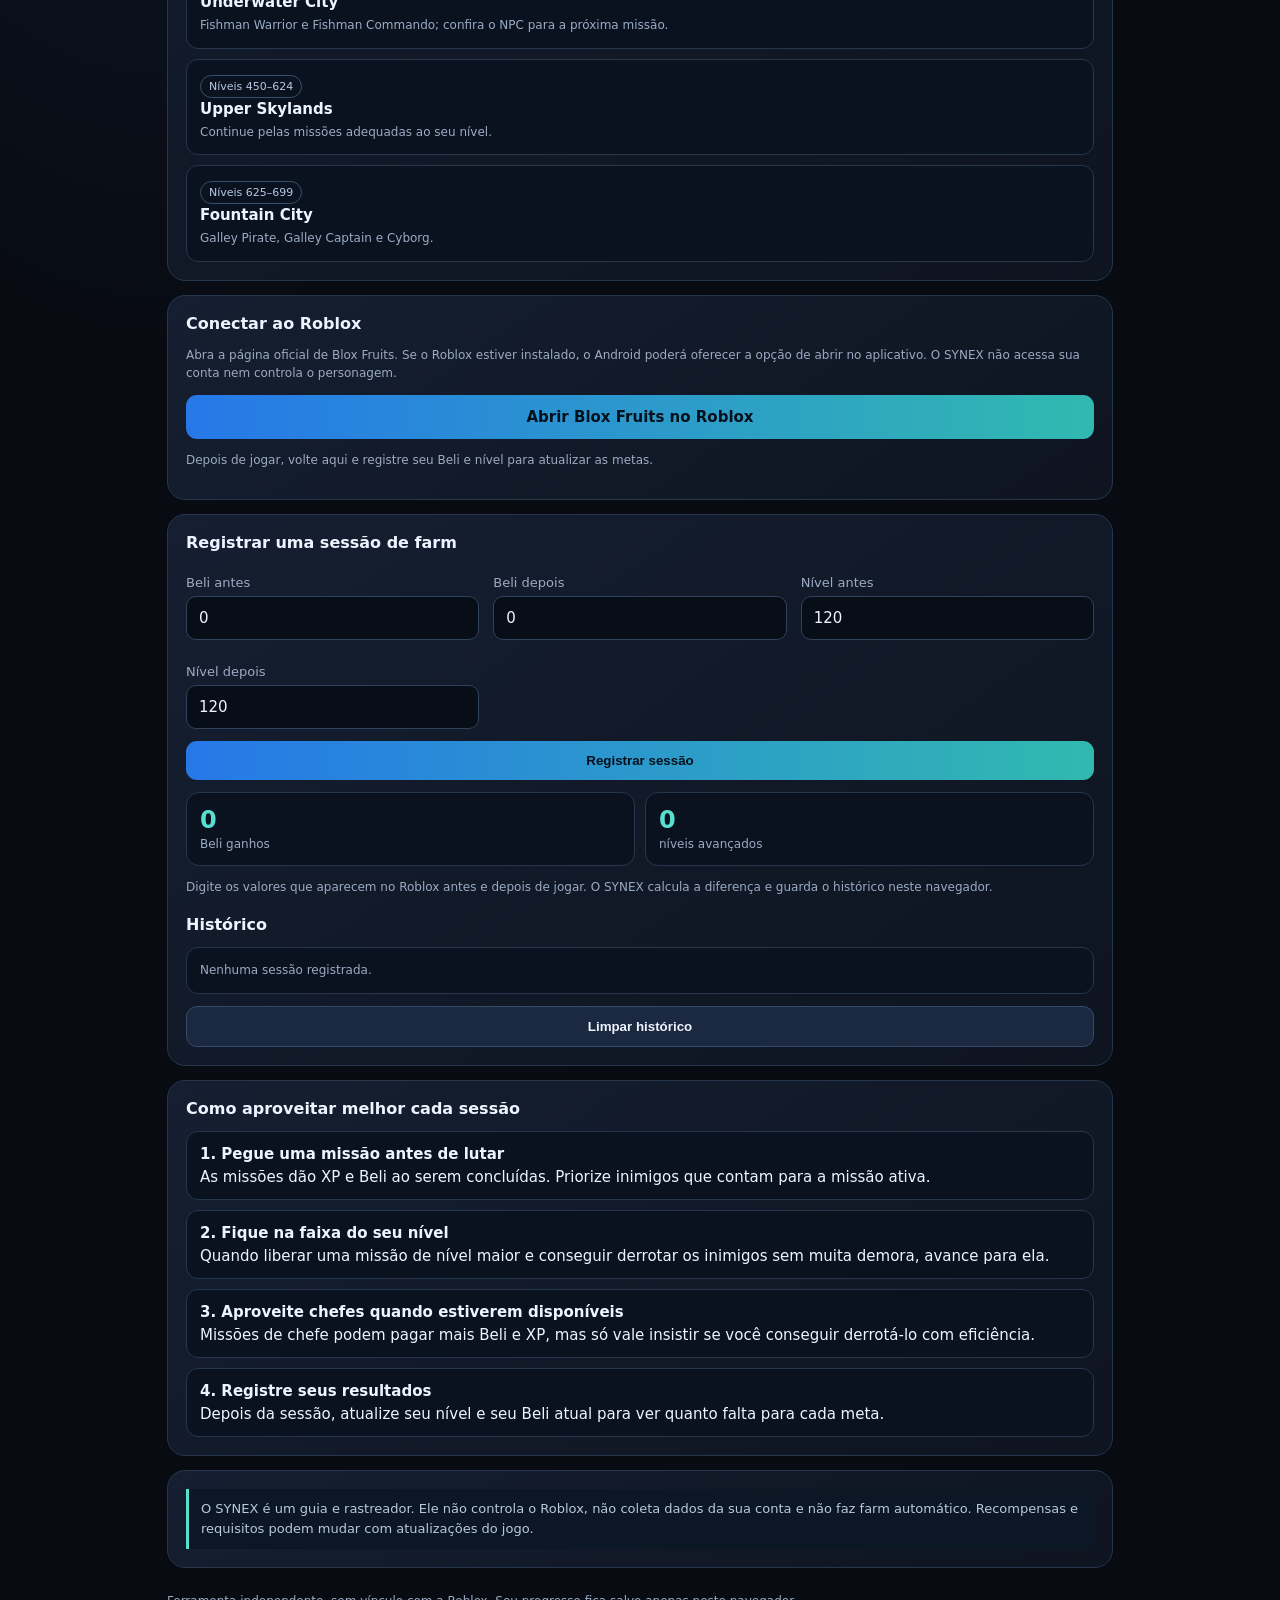
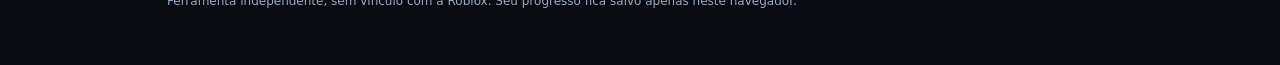
==== commit ecc5a4f9: "Add official Roblox launch link to SYNEX" ====
--- a/blox-fruits/index.html
+++ b/blox-fruits/index.html
@@ -54,6 +54,12 @@
 <section class="card full">
 <h2>Rota de farm: Primeiro Mar</h2>
 <div class="route" id="route"></div>
+</section>
+<section class="card full">
+<h2>Conectar ao Roblox</h2>
+<p class="small">Abra a página oficial de Blox Fruits. Se o Roblox estiver instalado, o Android poderá oferecer a opção de abrir no aplicativo. O SYNEX não acessa sua conta nem controla o personagem.</p>
+<a id="openRoblox" href="https://www.roblox.com/games/2753915549/Blox-Fruits" target="_blank" rel="noopener" style="display:block;text-align:center;text-decoration:none;border-radius:11px;padding:13px 16px;background:linear-gradient(90deg,#2678e8,#31b9b0);color:#04101c;font-weight:800;margin-top:12px">Abrir Blox Fruits no Roblox</a>
+<p class="small">Depois de jogar, volte aqui e registre seu Beli e nível para atualizar as metas.</p>
 </section>
 <section class="card full">
 <h2>Registrar uma sessão de farm</h2>
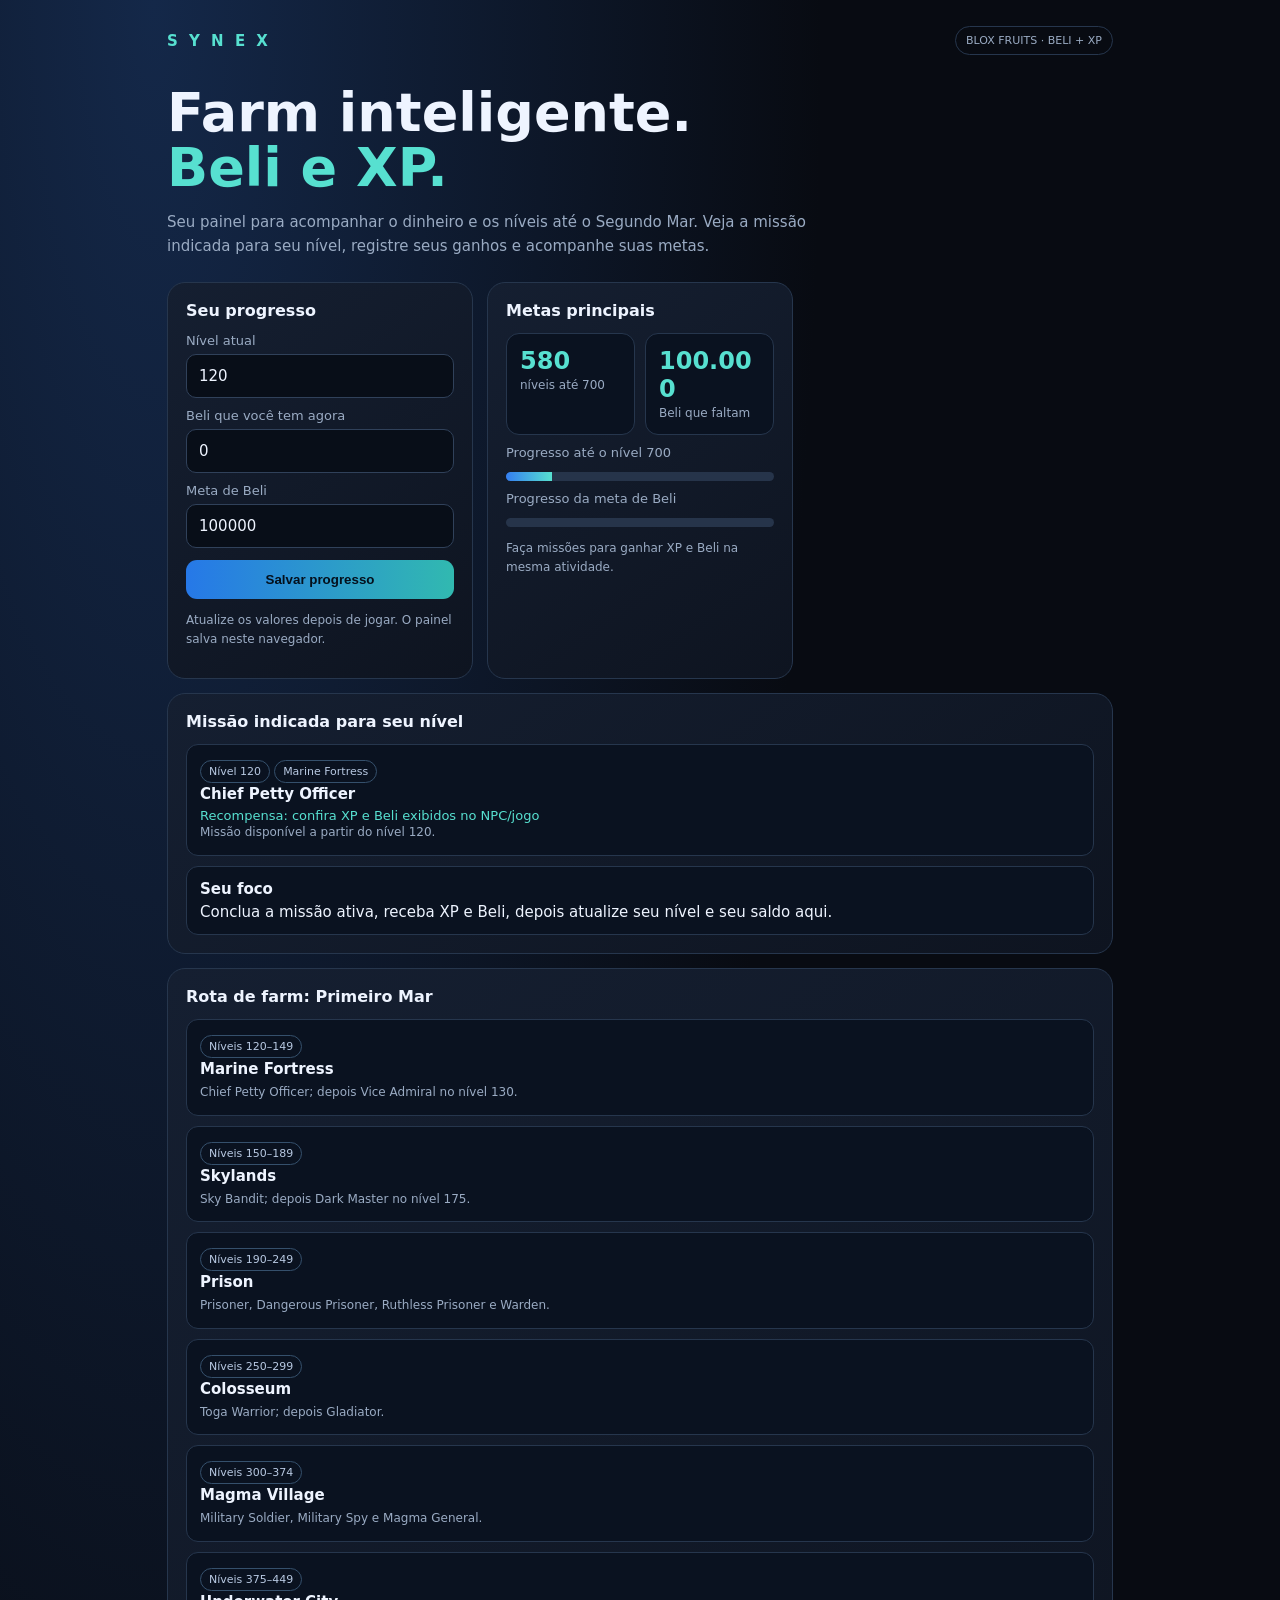
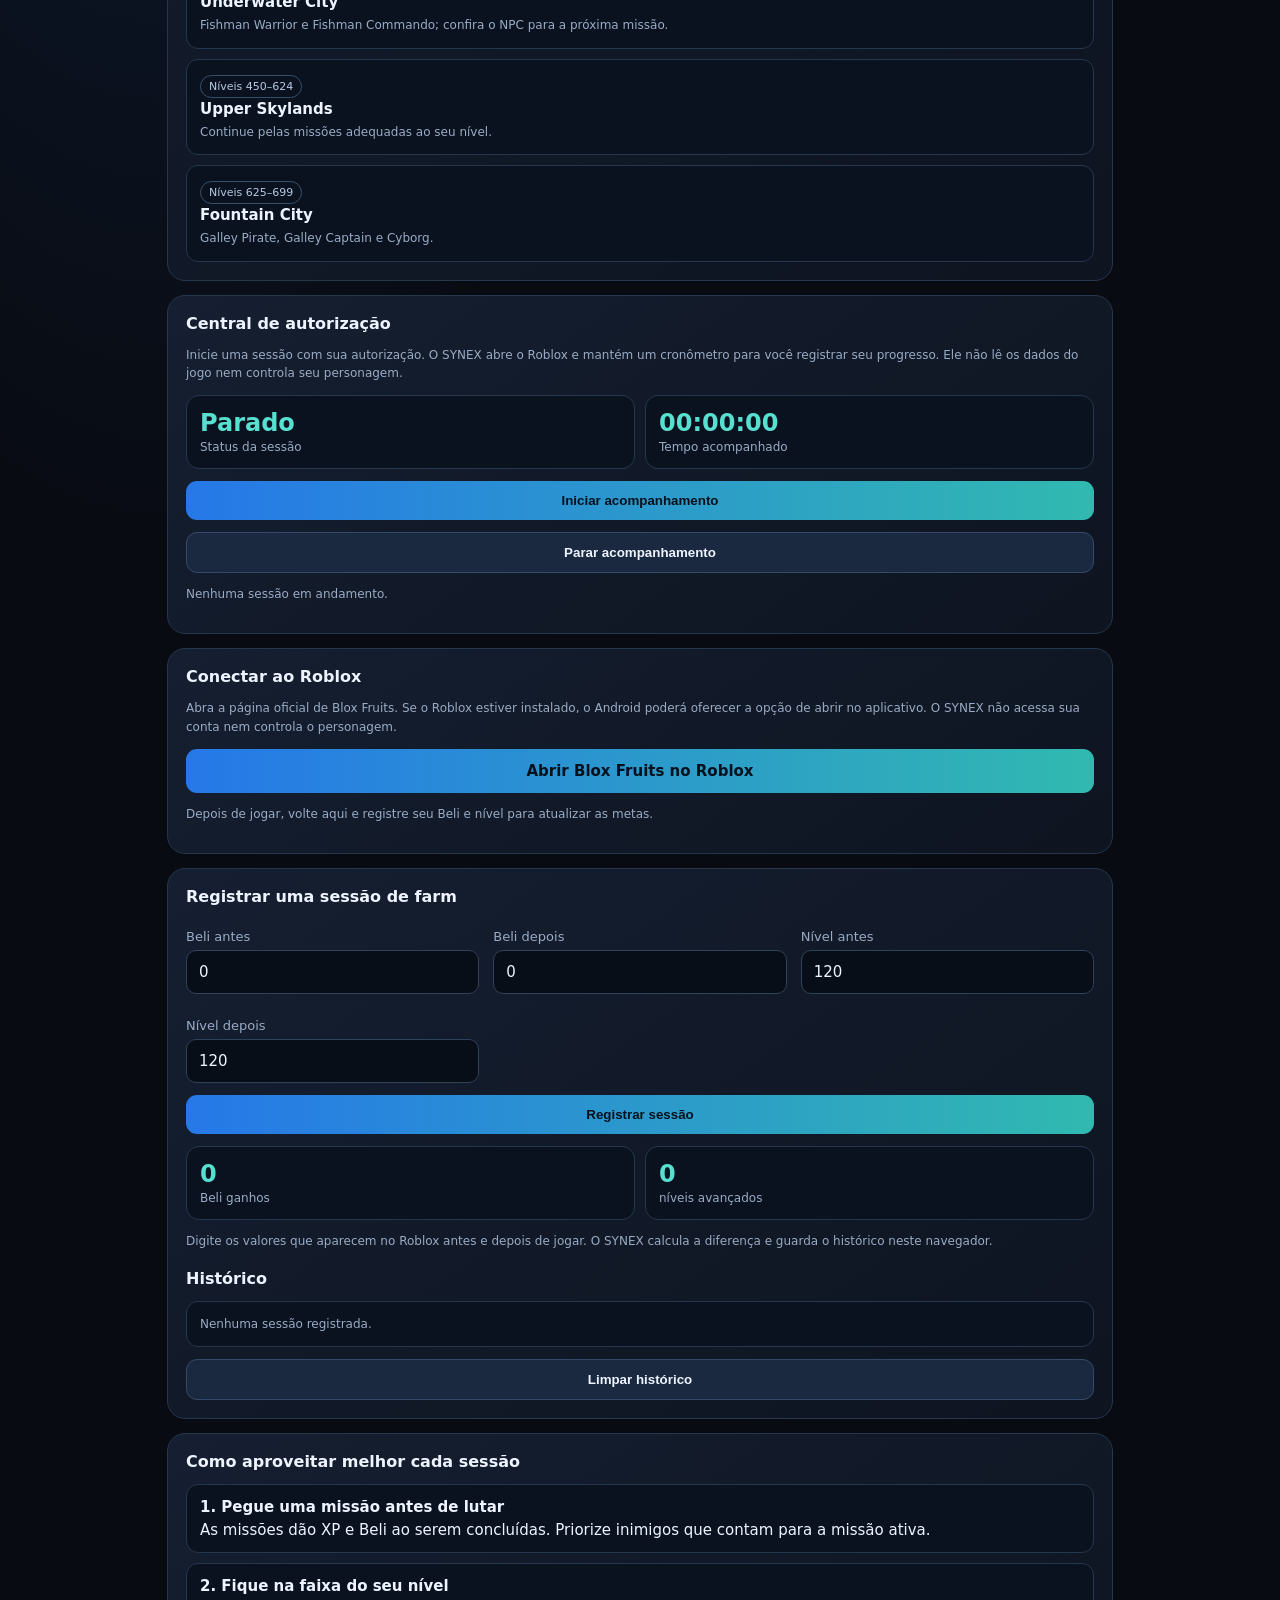
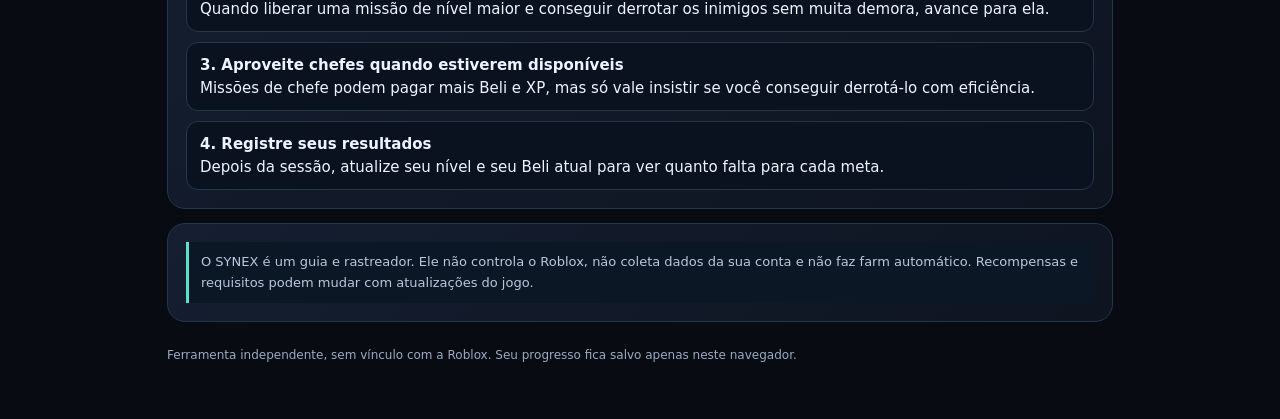
==== commit f3047eac: "Add explicit SYNEX session authorization and stop controls" ====
--- a/blox-fruits/index.html
+++ b/blox-fruits/index.html
@@ -55,6 +55,26 @@
 <h2>Rota de farm: Primeiro Mar</h2>
 <div class="route" id="route"></div>
 </section>
+<section class="card full" id="automationCard">
+<h2>Central de autorização</h2>
+<p class="small">Inicie uma sessão com sua autorização. O SYNEX abre o Roblox e mantém um cronômetro para você registrar seu progresso. Ele não lê os dados do jogo nem controla seu personagem.</p>
+<div class="stats">
+<div class="stat"><strong id="automationStatus">Parado</strong><span>Status da sessão</span></div>
+<div class="stat"><strong id="automationTime">00:00:00</strong><span>Tempo acompanhado</span></div>
+</div>
+<button id="requestAuthorization">Iniciar acompanhamento</button>
+<button id="stopAutomation" class="secondary" disabled>Parar acompanhamento</button>
+<p class="small" id="automationMessage" aria-live="polite">Nenhuma sessão em andamento.</p>
+</section>
+<div id="authorizationDialog" role="dialog" aria-modal="true" aria-labelledby="authorizationTitle" hidden style="position:fixed;inset:0;z-index:20;background:#000b;display:none;align-items:center;justify-content:center;padding:18px">
+<div class="card" style="width:min(100%,430px);box-shadow:0 20px 70px #000">
+<h2 id="authorizationTitle">Autorizar tarefa do SYNEX?</h2>
+<p class="small">O SYNEX solicita permissão para:</p>
+<ul class="small"><li>Abrir a página oficial do Blox Fruits.</li><li>Iniciar um cronômetro de acompanhamento nesta página.</li><li>Permitir que você registre manualmente seus ganhos de Beli e níveis.</li></ul>
+<p class="small">Não há leitura automática da conta, controle do personagem ou farm automático.</p>
+<button id="authorizeAutomation">Autorizar e abrir Roblox</button>
+<button id="cancelAuthorization" class="secondary">Cancelar</button>
+</div></div>
 <section class="card full">
 <h2>Conectar ao Roblox</h2>
 <p class="small">Abra a página oficial de Blox Fruits. Se o Roblox estiver instalado, o Android poderá oferecer a opção de abrir no aplicativo. O SYNEX não acessa sua conta nem controla o personagem.</p>
@@ -145,6 +165,31 @@
 $('save').addEventListener('click',render);
 ['level','beli','goal'].forEach(id=>$(id).addEventListener('change',render));
 render();
+let automationStartedAt=0,automationInterval=null;
+const authDialog=$('authorizationDialog');
+$('requestAuthorization').addEventListener('click',()=>{authDialog.hidden=false;authDialog.style.display='flex';});
+$('cancelAuthorization').addEventListener('click',()=>{authDialog.hidden=true;authDialog.style.display='none';});
+$('authorizeAutomation').addEventListener('click',()=>{
+ authDialog.hidden=true;authDialog.style.display='none';
+ if(automationInterval)clearInterval(automationInterval);
+ automationStartedAt=Date.now();
+ $('automationStatus').textContent='Ativo';
+ $('automationMessage').textContent='Acompanhamento iniciado. Atualize Beli e nível manualmente após jogar.';
+ $('requestAuthorization').disabled=true;
+ $('stopAutomation').disabled=false;
+ const tick=()=>{const sec=Math.floor((Date.now()-automationStartedAt)/1000);$('automationTime').textContent=[Math.floor(sec/3600),Math.floor(sec%3600/60),sec%60].map(n=>String(n).padStart(2,'0')).join(':');};
+ tick();automationInterval=setInterval(tick,1000);
+ const win=window.open('https://www.roblox.com/games/2753915549/Blox-Fruits','_blank','noopener');
+ if(!win)$('automationMessage').textContent='Acompanhamento iniciado. O navegador bloqueou a nova aba; use o botão Abrir Blox Fruits abaixo.';
+});
+$('stopAutomation').addEventListener('click',()=>{
+ if(automationInterval)clearInterval(automationInterval);
+ automationInterval=null;
+ $('automationStatus').textContent='Parado';
+ $('automationMessage').textContent='Acompanhamento encerrado. Confira seu progresso e registre a sessão abaixo.';
+ $('requestAuthorization').disabled=false;
+ $('stopAutomation').disabled=true;
+});
 let sessionHistory=[];try{sessionHistory=JSON.parse(localStorage.getItem('synex-bf-sessions')||'[]');if(!Array.isArray(sessionHistory))sessionHistory=[];}catch(e){sessionHistory=[];}
 function showHistory(){const el=$('history');el.innerHTML=sessionHistory.length?sessionHistory.slice().reverse().map((s,i)=>'<div class="step"><b>Sessão '+(sessionHistory.length-i)+'</b><div class="small">'+s.date+'</div><div class="reward">+'+fmt(s.beli)+' Beli · +'+fmt(s.levels)+' níveis</div></div>').join(''):'<div class="step small">Nenhuma sessão registrada.</div>';}
 $('recordSession').addEventListener('click',()=>{const b0=Math.max(0,Number($('startBeli').value)||0),b1=Math.max(0,Number($('endBeli').value)||0);const l0=Math.max(1,Math.min(700,Number($('startLevel').value)||1)),l1=Math.max(1,Math.min(700,Number($('endLevel').value)||1));const gained=Math.max(0,b1-b0),levels=Math.max(0,l1-l0);$('sessionBeli').textContent=fmt(gained);$('sessionLevels').textContent=fmt(levels);$('beli').value=b1;$('level').value=l1;render();sessionHistory.push({date:new Date().toLocaleString('pt-BR'),beli:gained,levels});try{localStorage.setItem('synex-bf-sessions',JSON.stringify(sessionHistory));}catch(e){}showHistory();});
